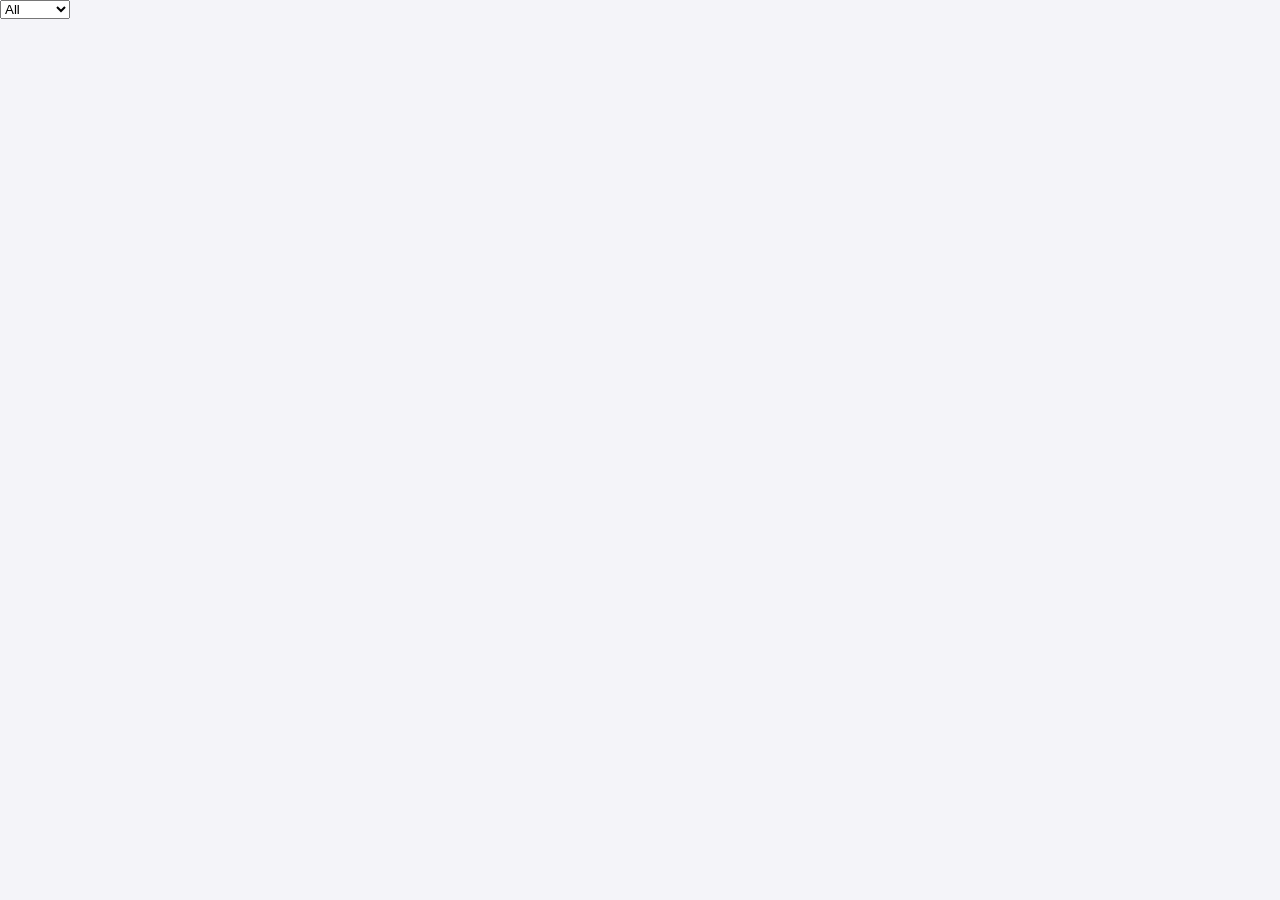
==== index.html @ 2ed6ad64 "first commit" ====
<!DOCTYPE html>
<html lang="en">
<head>
  <meta charset="UTF-8">
  <meta name="viewport" content="width=device-width, initial-scale=1.0">
  <title>Recipe Website</title>
  <link rel="stylesheet" href="styles.css">
</head>
<body>
  <select id="userchoice" onchange="Generate()">
    <option value="All" onchange="All()">All</option>
    <option value="Easy">Easy</option>
    <option value="Medium">Medium</option>
  </select>
  
  <div class="container">
   
  </div>

  <script src="/script.js"></script>
</body>
</html>
---- styles.css ----
body{
  font-family: 'Roboto', sans-serif;
  margin: 0;
  padding: 0;
  background-color: #f4f4f9;
  color: #333;
}

.container {
  display: flex;
  flex-wrap: wrap;
  justify-content: center;
  padding: 20px;
  gap: 20px;
}

.card {
  background-color: #fff;
  border-radius: 12px;
  box-shadow: 0 6px 12px rgba(0, 0, 0, 0.1);
  overflow: hidden;
  width: calc(33.333% - 20px);
  max-width: 350px;
  transition: transform 0.3s, box-shadow 0.3s;
}

.card:hover {
  transform: translateY(-10px);
  box-shadow: 0 12px 24px rgba(0, 0, 0, 0.2);
}

.card img {
  width: 100%;
  height: auto;
  border-bottom: 1px solid #eee;
}

.card-content {
  padding: 20px;
}

.card-content h2 {
  margin: 0 0 15px;
  font-size: 1.8em;
  color: #333;
}

.card-content p {
  margin: 0 0 15px;
  color: #666;
}

.ingredients {
  list-style-type: none;
  padding: 0;
  margin: 15px 0;
}

.ingredients li {
  background-color: #e3f2fd;
  margin: 5px 0;
  padding: 10px;
  border-radius: 6px;
  color: #0277bd;
}

.instructions {
  margin: 15px 0;
}

.instructions h3 {
  margin: 0 0 10px;
  font-size: 1.4em;
  color: #333;
}

.instructions p {
  margin: 0;
  color: #666;
}

.details {
  display: flex;
  justify-content: space-between;
  margin: 15px 0;
}

.details span {
  background-color: #ffecb3;
  padding: 8px 12px;
  border-radius: 6px;
  color: #ff6f00;
}

.tags {
  margin: 15px 0;
}
.tags .tag {
  display: inline-block;
  background-color: #d1c4e9;
  margin: 5px 5px 0 0;
  padding: 5px;
  border-radius: 4px;
}

@media (max-width: 768px) {
  .card {
    width: calc(50% - 20px);
  }
}

@media (max-width: 480px) {
  .card {
    width: calc(100% - 20px);
  }
}
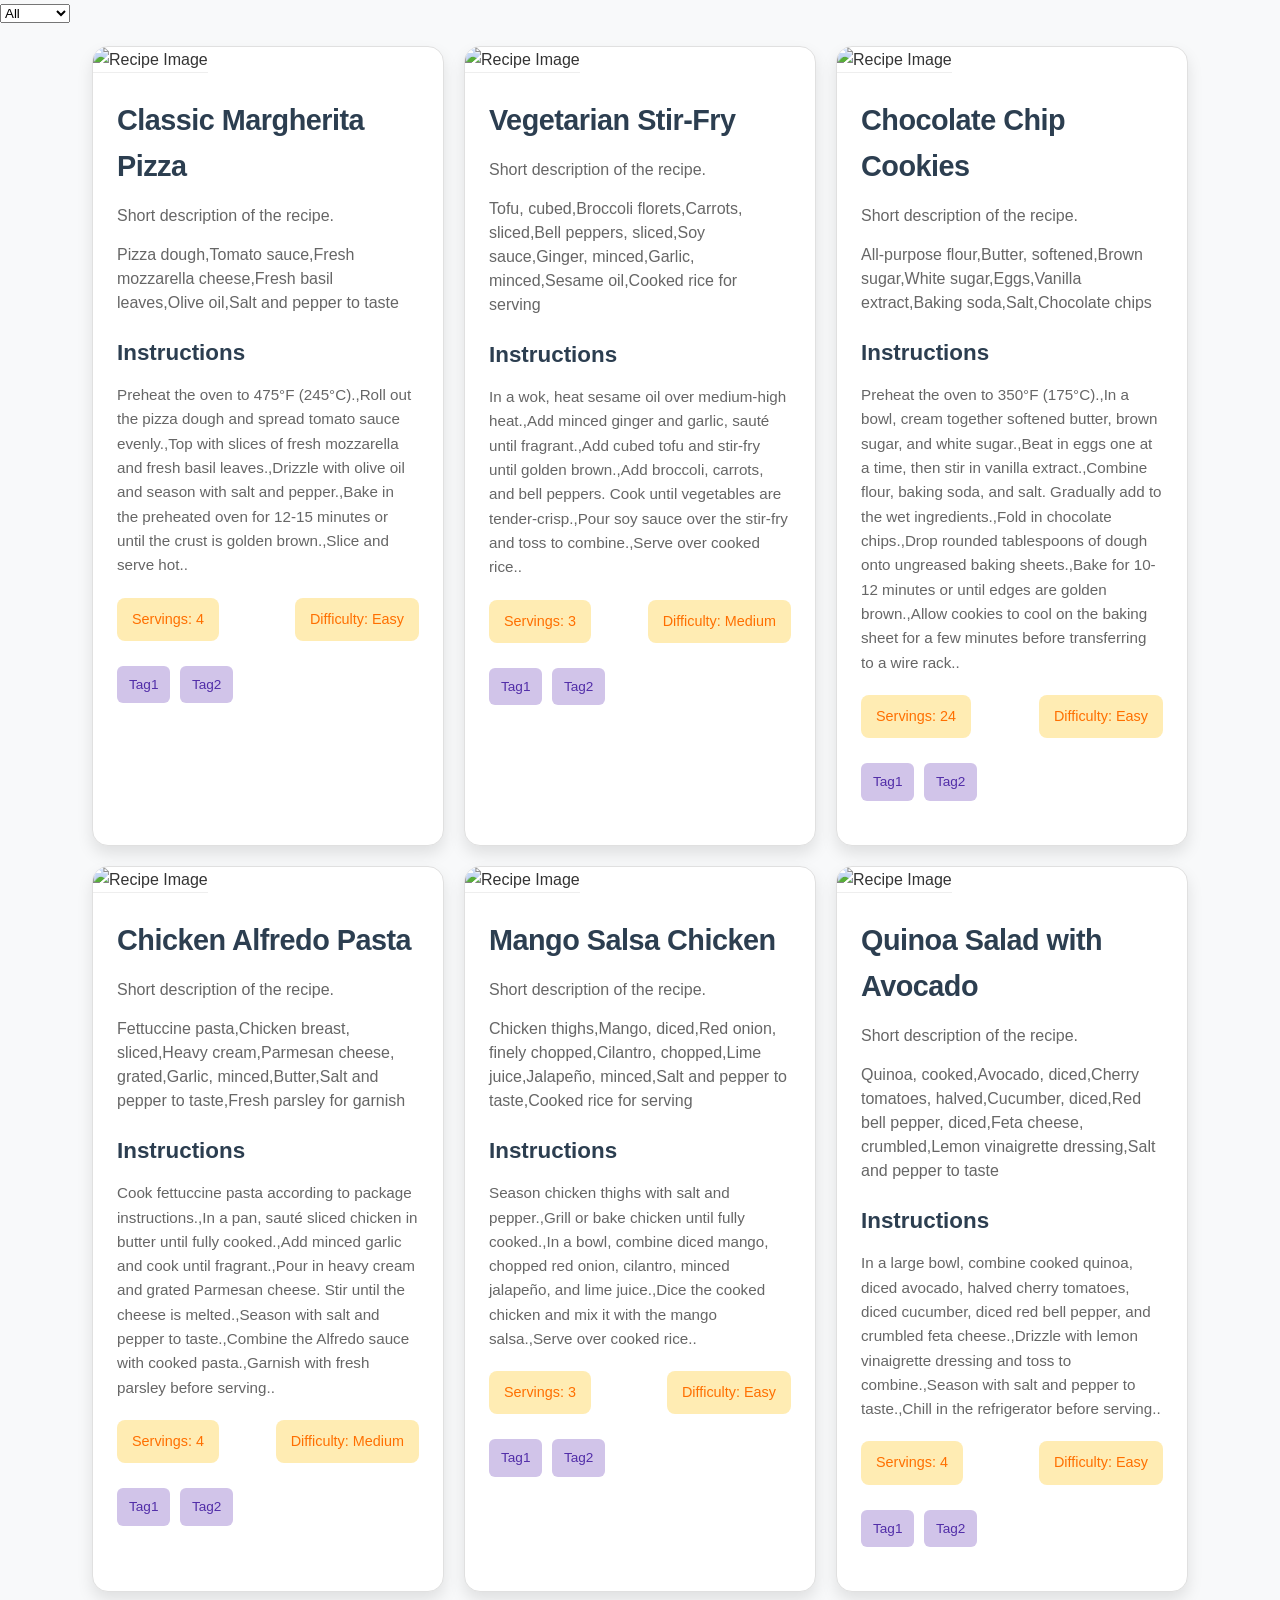
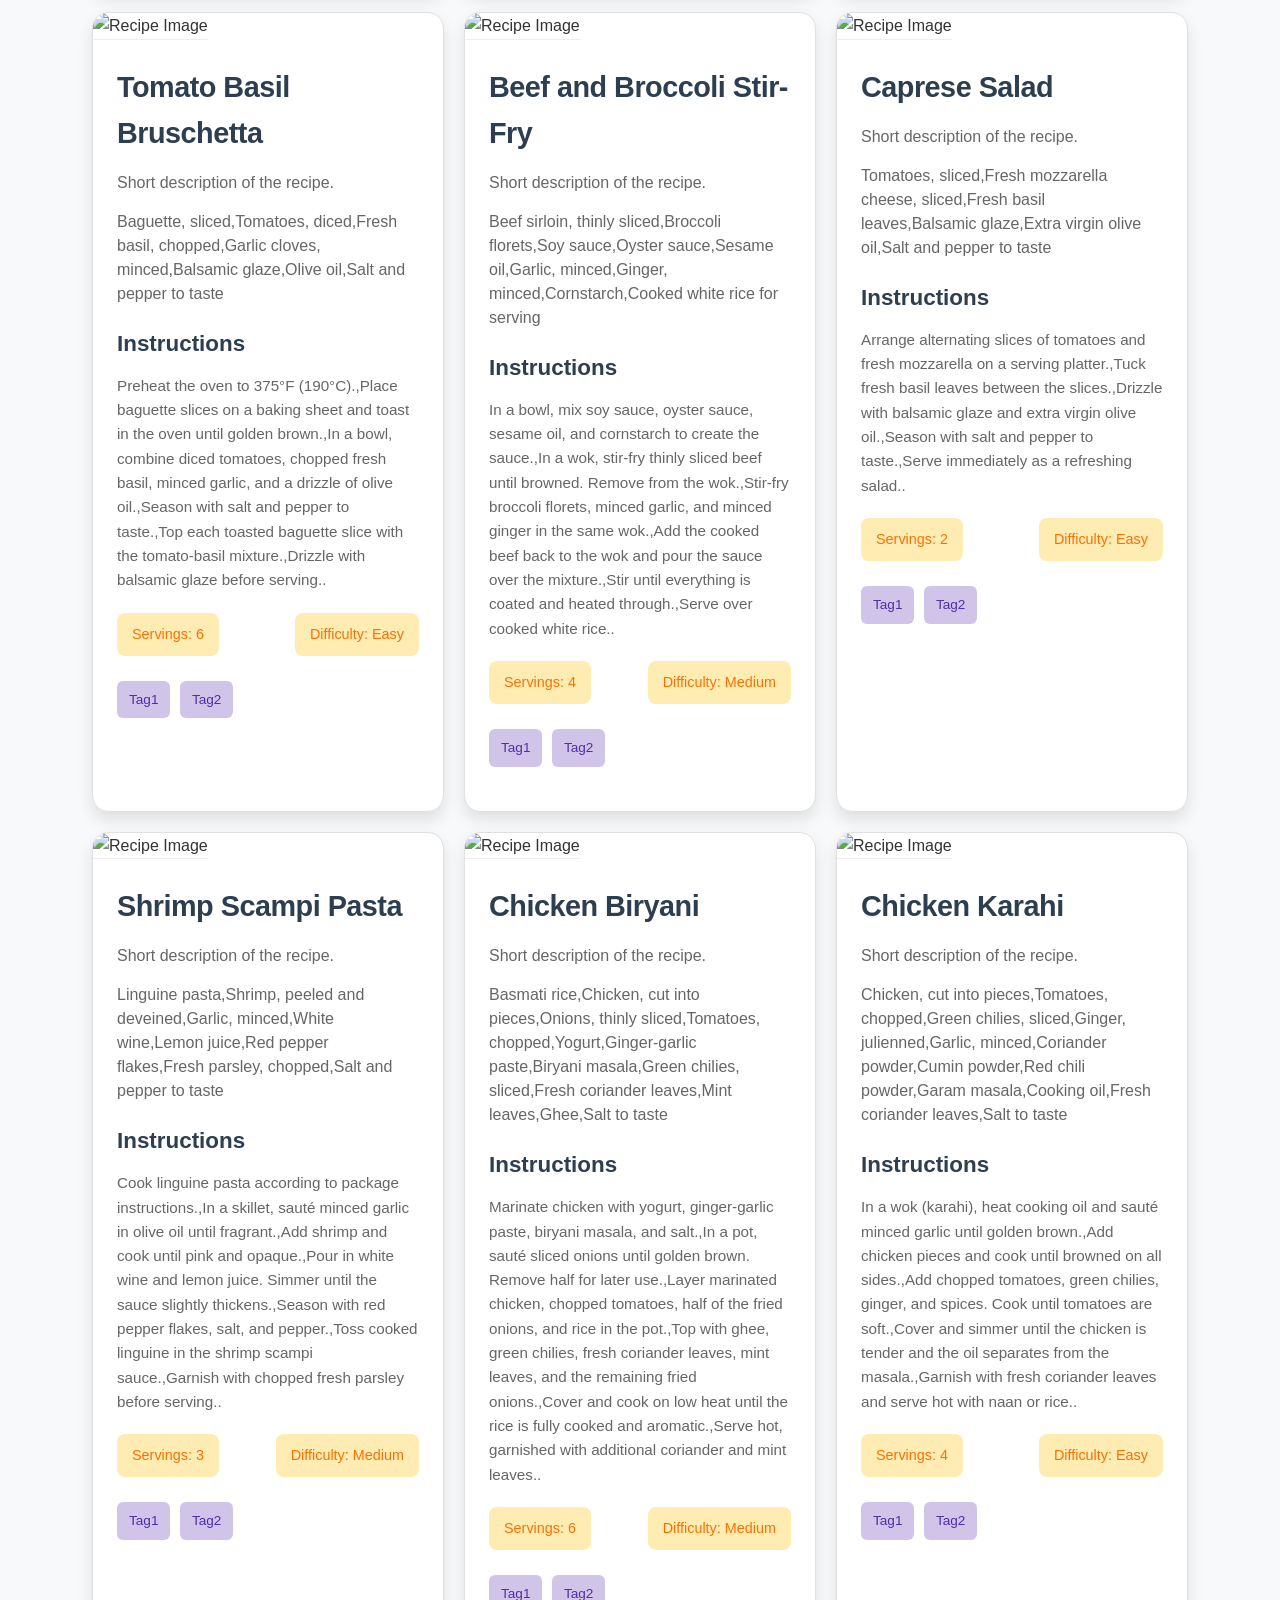
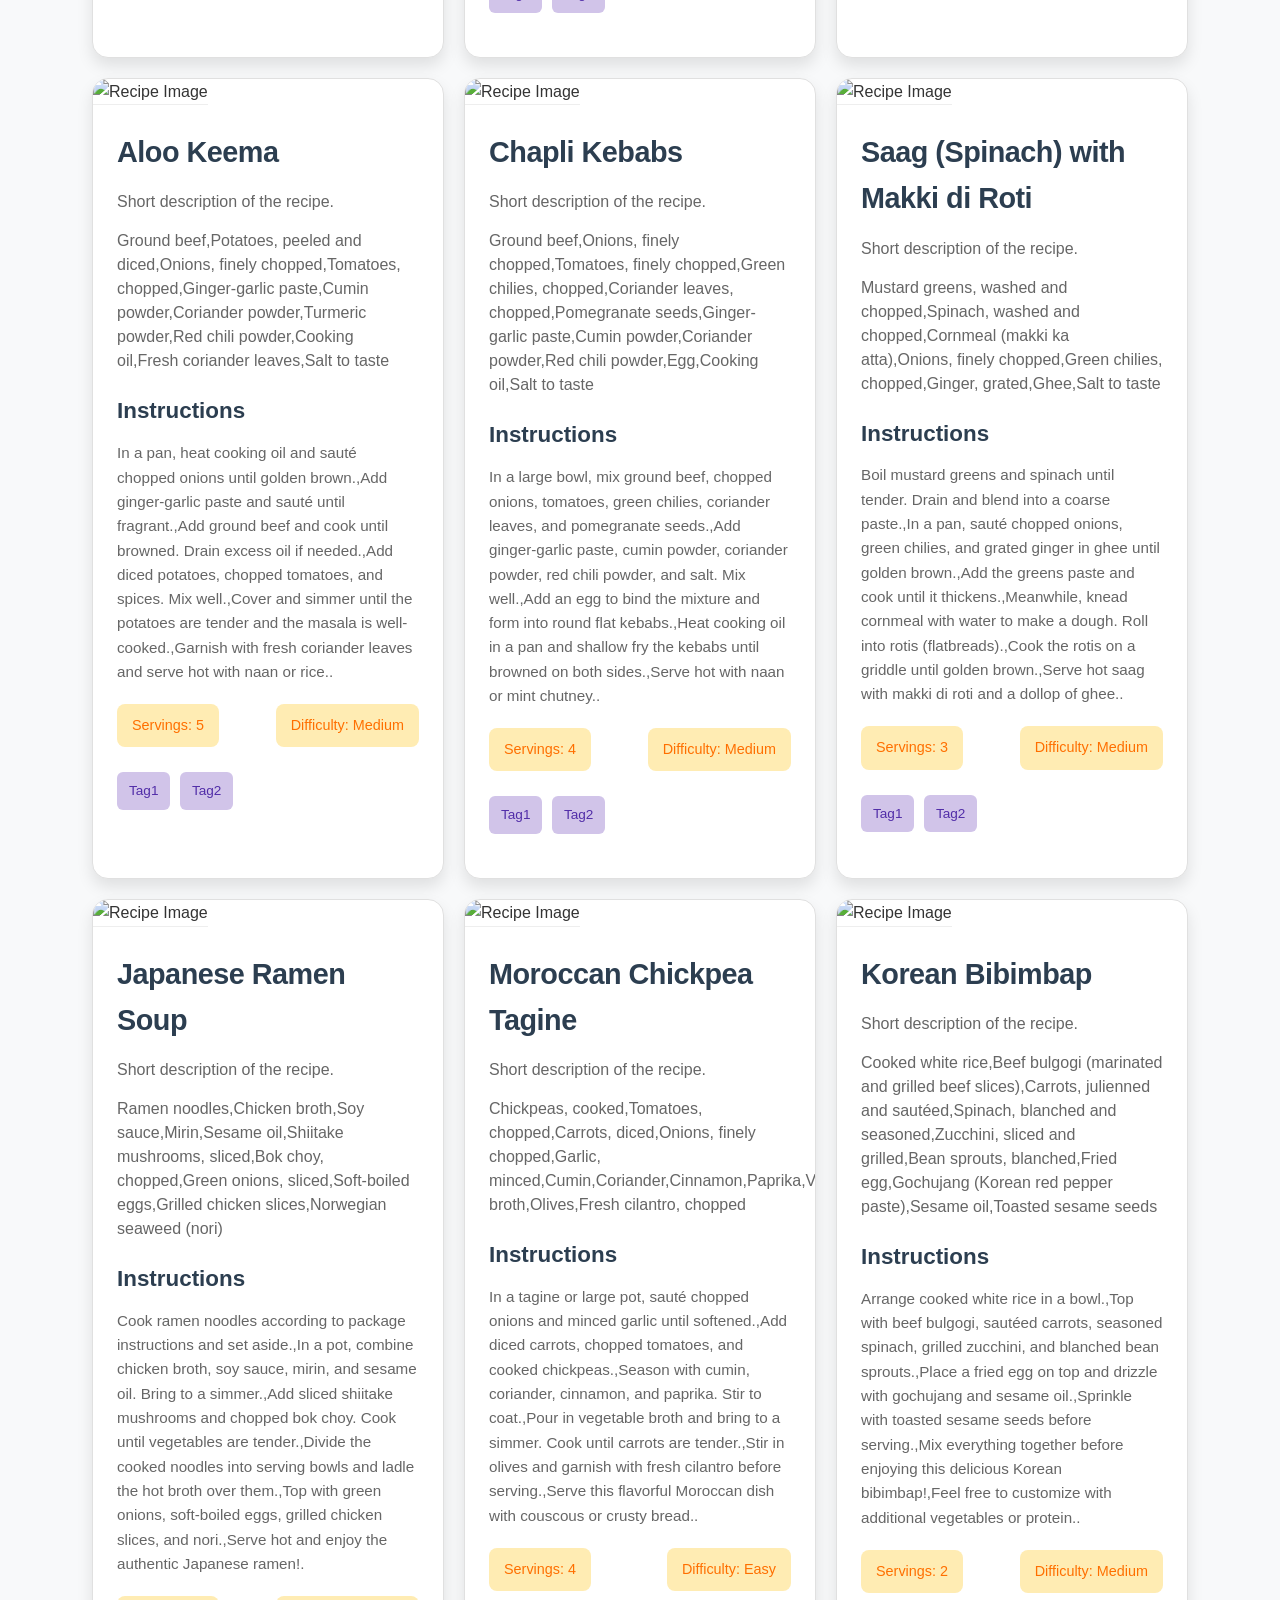
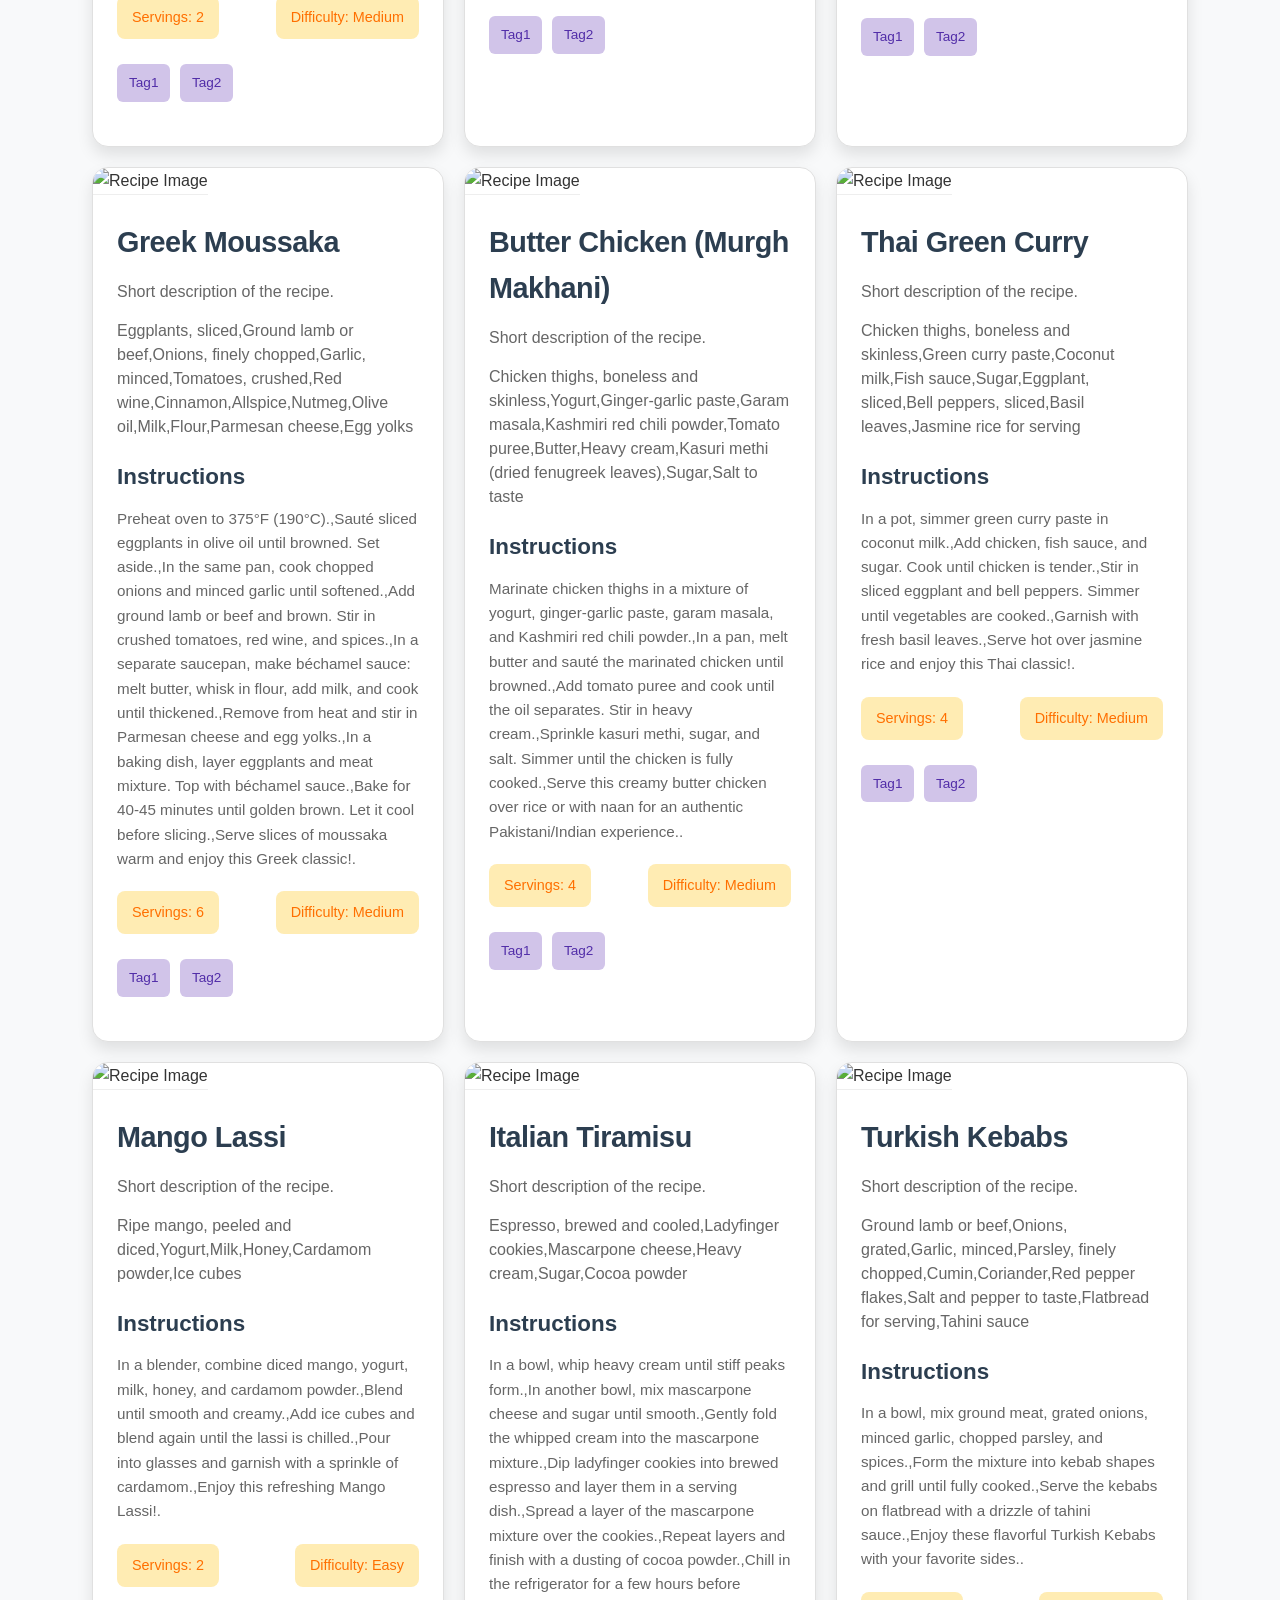
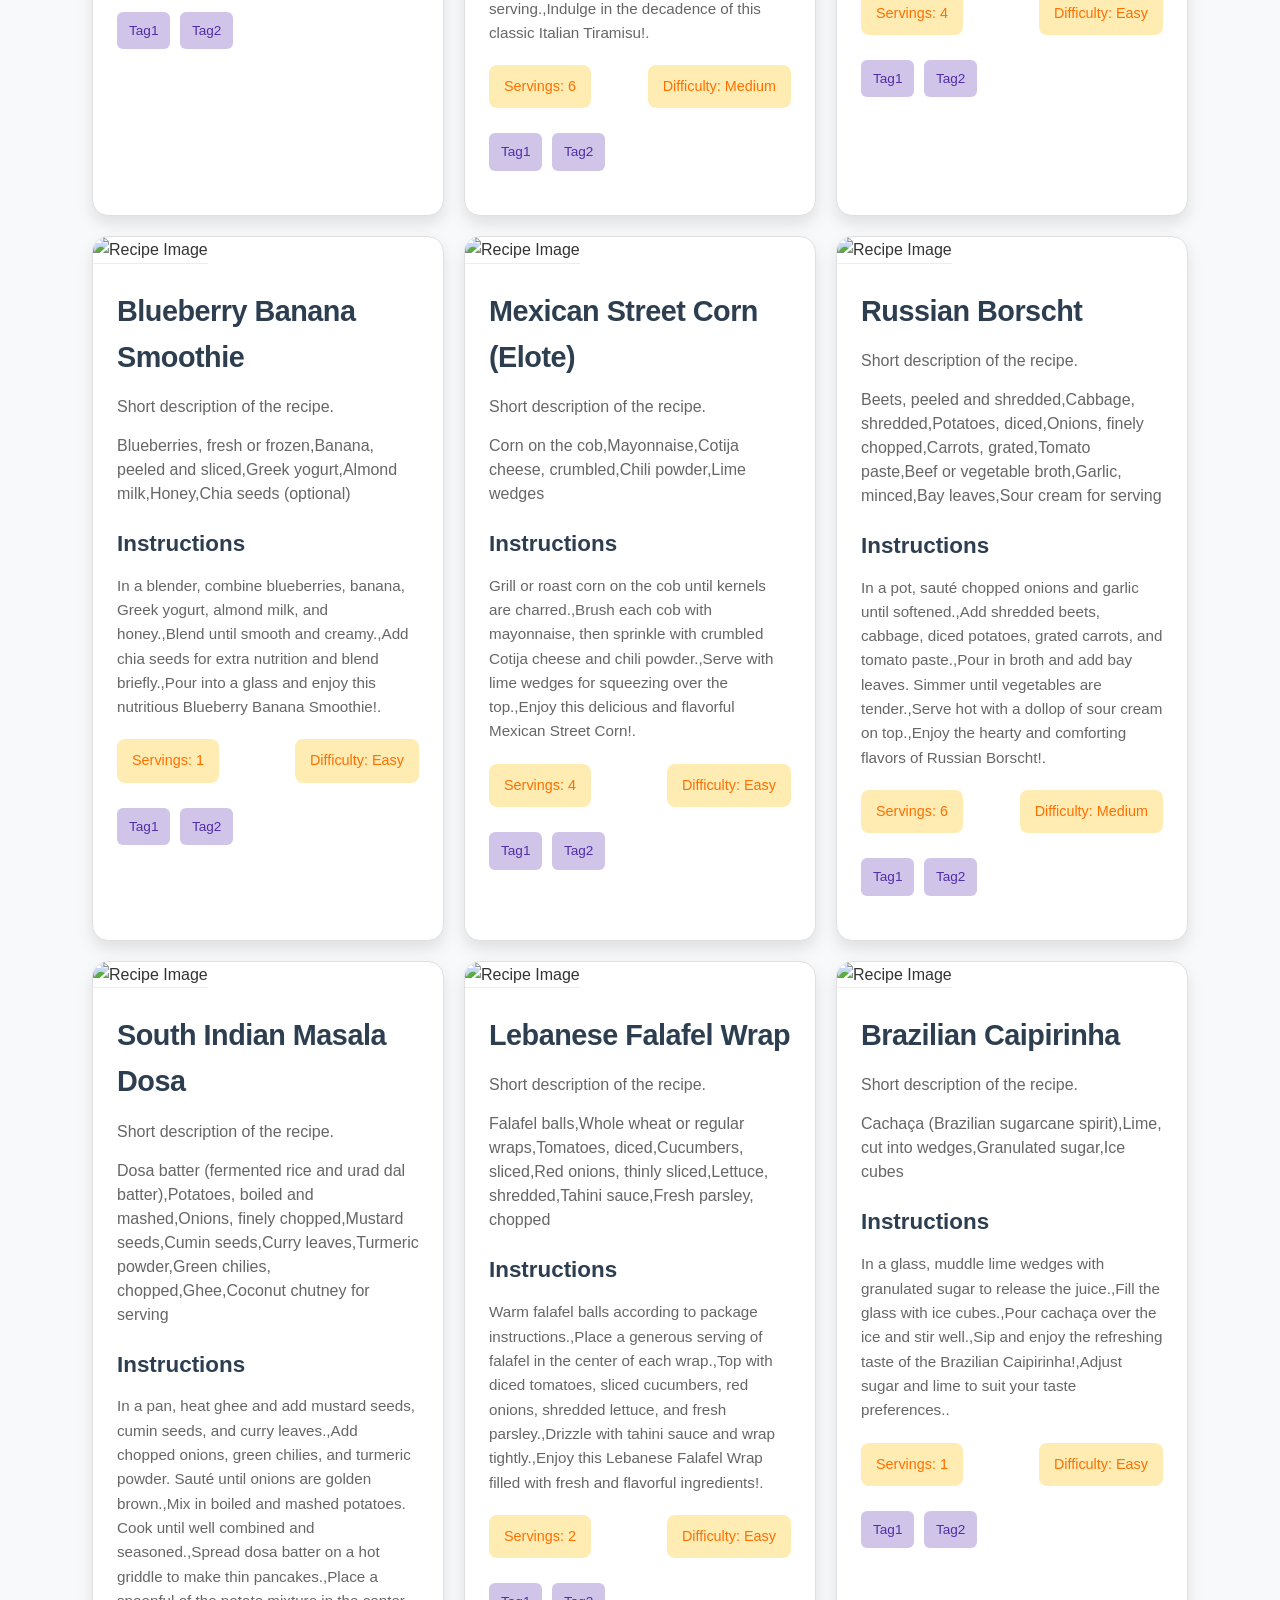
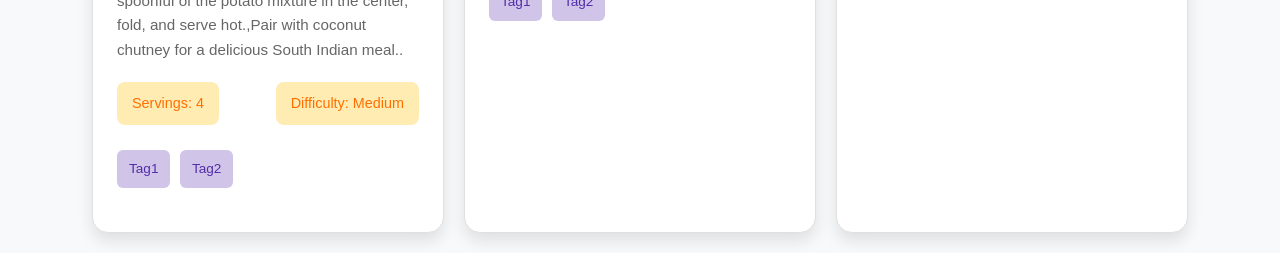
==== commit edf43ca2: "Update index.html" ====
--- a/index.html
+++ b/index.html
@@ -17,6 +17,6 @@
    
   </div>
 
-  <script src="/script.js"></script>
+  <script src="./script.js"></script>
 </body>
-</html>+</html>
--- a/styles.css
+++ b/styles.css
@@ -1,9 +1,10 @@
-body{
+body {
   font-family: 'Roboto', sans-serif;
   margin: 0;
   padding: 0;
-  background-color: #f4f4f9;
+  background-color: #f8f9fa;
   color: #333;
+  line-height: 1.6;
 }
 
 .container {
@@ -12,42 +13,56 @@
   justify-content: center;
   padding: 20px;
   gap: 20px;
+  max-width: 1200px;
+  margin: 0 auto;
 }
 
 .card {
   background-color: #fff;
-  border-radius: 12px;
-  box-shadow: 0 6px 12px rgba(0, 0, 0, 0.1);
+  border-radius: 16px;
+  box-shadow: 0 8px 16px rgba(0, 0, 0, 0.1);
   overflow: hidden;
   width: calc(33.333% - 20px);
   max-width: 350px;
-  transition: transform 0.3s, box-shadow 0.3s;
+  transition: transform 0.3s ease, box-shadow 0.3s ease;
+  position: relative;
+  border: 1px solid #e0e0e0;
 }
 
 .card:hover {
   transform: translateY(-10px);
-  box-shadow: 0 12px 24px rgba(0, 0, 0, 0.2);
+  box-shadow: 0 16px 32px rgba(0, 0, 0, 0.2);
 }
 
 .card img {
   width: 100%;
-  height: auto;
+  height: 200px;
+  object-fit: cover;
   border-bottom: 1px solid #eee;
+  transition: transform 0.3s ease;
+}
+
+.card:hover img {
+  transform: scale(1.05);
 }
 
 .card-content {
-  padding: 20px;
+  padding: 24px;
 }
 
 .card-content h2 {
   margin: 0 0 15px;
   font-size: 1.8em;
-  color: #333;
+  color: #2c3e50;
+  font-weight: 700;
+  letter-spacing: -0.5px;
 }
 
 .card-content p {
   margin: 0 0 15px;
   color: #666;
+  font-size: 1em;
+  line-height: 1.5;
 }
 
 .ingredients {
@@ -58,51 +73,79 @@
 
 .ingredients li {
   background-color: #e3f2fd;
-  margin: 5px 0;
-  padding: 10px;
-  border-radius: 6px;
+  margin: 8px 0;
+  padding: 12px;
+  border-radius: 8px;
   color: #0277bd;
+  font-size: 0.9em;
+  transition: background-color 0.3s ease, transform 0.3s ease;
+}
+
+.ingredients li:hover {
+  background-color: #bbdefb;
+  transform: translateX(5px);
 }
 
 .instructions {
-  margin: 15px 0;
+  margin: 20px 0;
 }
 
 .instructions h3 {
-  margin: 0 0 10px;
+  margin: 0 0 12px;
   font-size: 1.4em;
-  color: #333;
+  color: #2c3e50;
+  font-weight: 600;
 }
 
 .instructions p {
   margin: 0;
   color: #666;
+  font-size: 0.95em;
+  line-height: 1.6;
 }
 
 .details {
   display: flex;
   justify-content: space-between;
-  margin: 15px 0;
+  margin: 20px 0;
 }
 
 .details span {
   background-color: #ffecb3;
-  padding: 8px 12px;
-  border-radius: 6px;
+  padding: 10px 15px;
+  border-radius: 8px;
   color: #ff6f00;
+  font-size: 0.9em;
+  font-weight: 500;
+  transition: background-color 0.3s ease, transform 0.3s ease;
+}
+
+.details span:hover {
+  background-color: #ffe082;
+  transform: scale(1.05);
 }
 
 .tags {
-  margin: 15px 0;
+  margin: 20px 0;
 }
+
 .tags .tag {
   display: inline-block;
   background-color: #d1c4e9;
   margin: 5px 5px 0 0;
-  padding: 5px;
-  border-radius: 4px;
+  padding: 8px 12px;
+  border-radius: 6px;
+  font-size: 0.85em;
+  color: #512da8;
+  transition: background-color 0.3s ease, transform 0.3s ease;
 }
 
+.tags .tag:hover {
+  background-color: #b39ddb;
+  transform: translateY(-2px);
+}
+
+/* Responsive Design */
 @media (max-width: 768px) {
   .card {
     width: calc(50% - 20px);
@@ -113,4 +156,36 @@
   .card {
     width: calc(100% - 20px);
   }
+
+  .card-content {
+    padding: 20px;
+  }
+
+  .card-content h2 {
+    font-size: 1.6em;
+  }
+
+  .card-content p {
+    font-size: 0.9em;
+  }
+
+  .ingredients li {
+    font-size: 0.85em;
+  }
+
+  .instructions h3 {
+    font-size: 1.2em;
+  }
+
+  .instructions p {
+    font-size: 0.9em;
+  }
+
+  .details span {
+    font-size: 0.85em;
+  }
+
+  .tags .tag {
+    font-size: 0.8em;
+  }
 }
